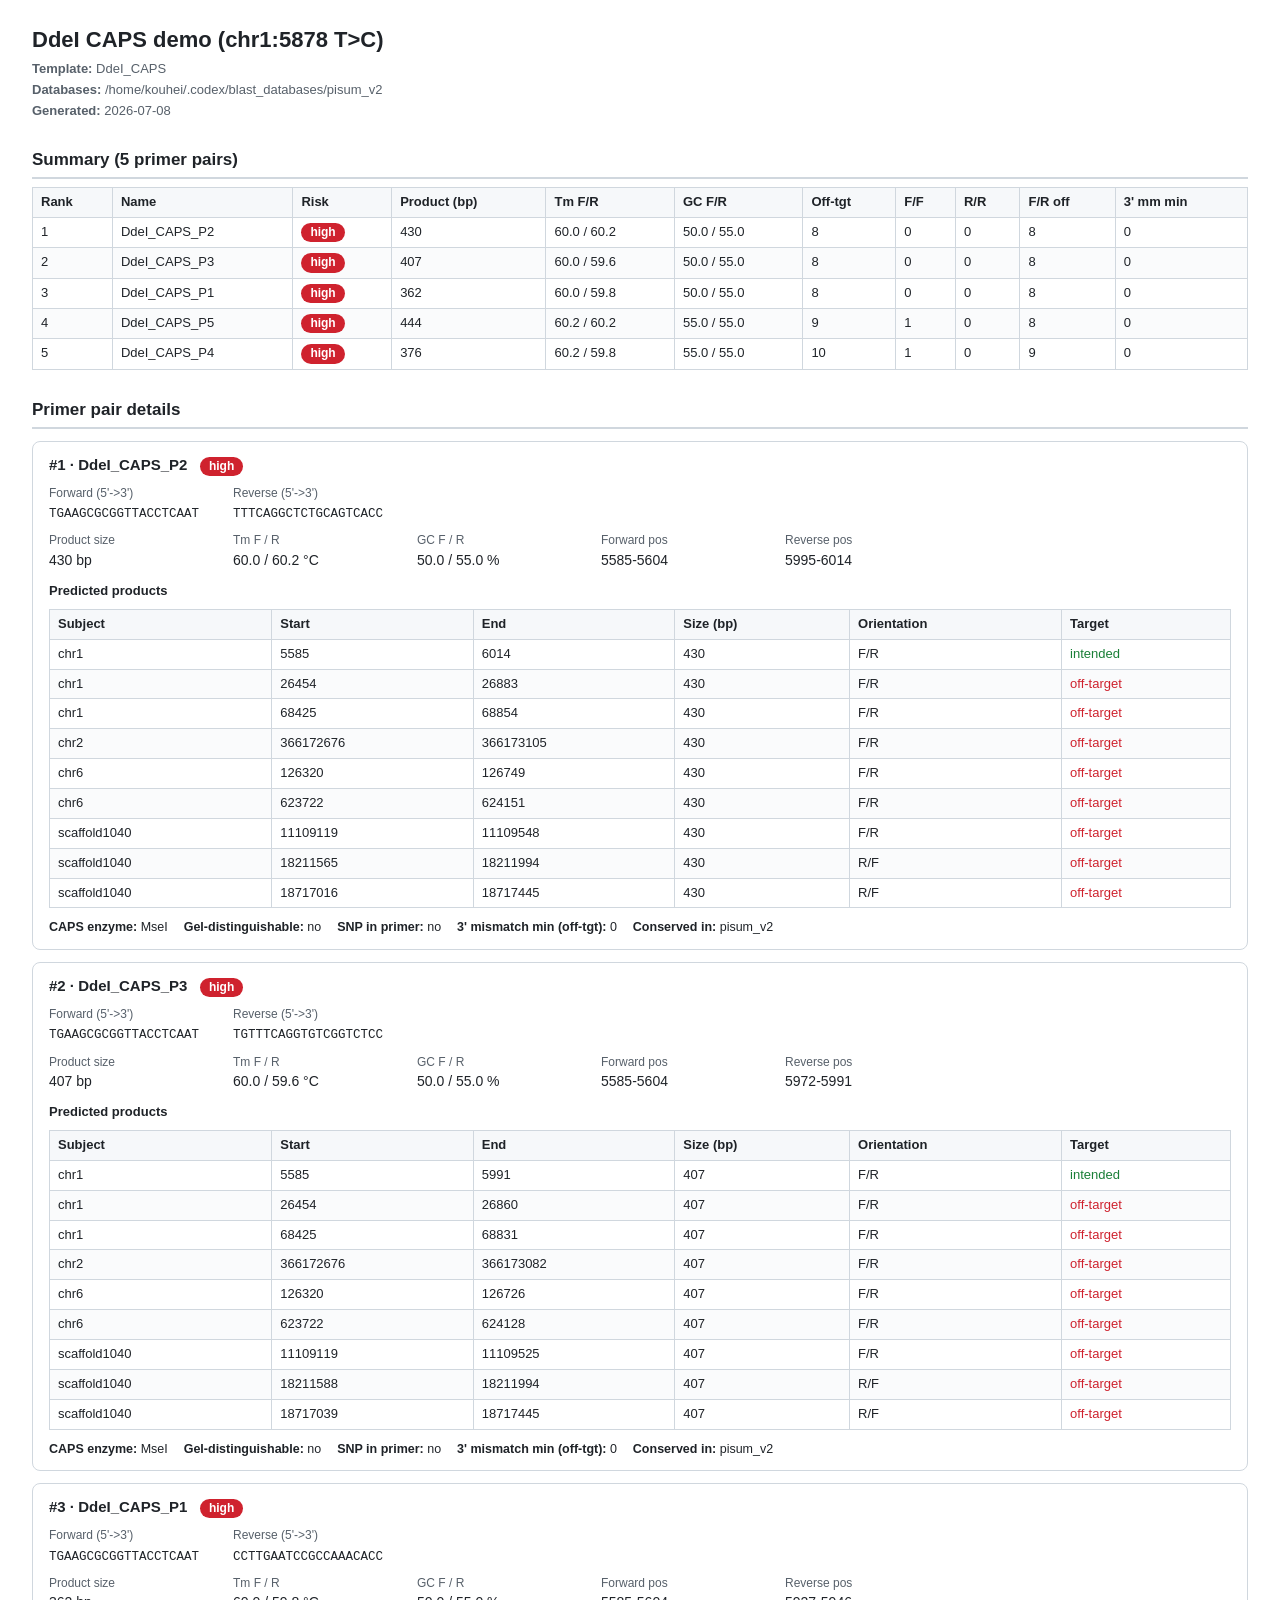
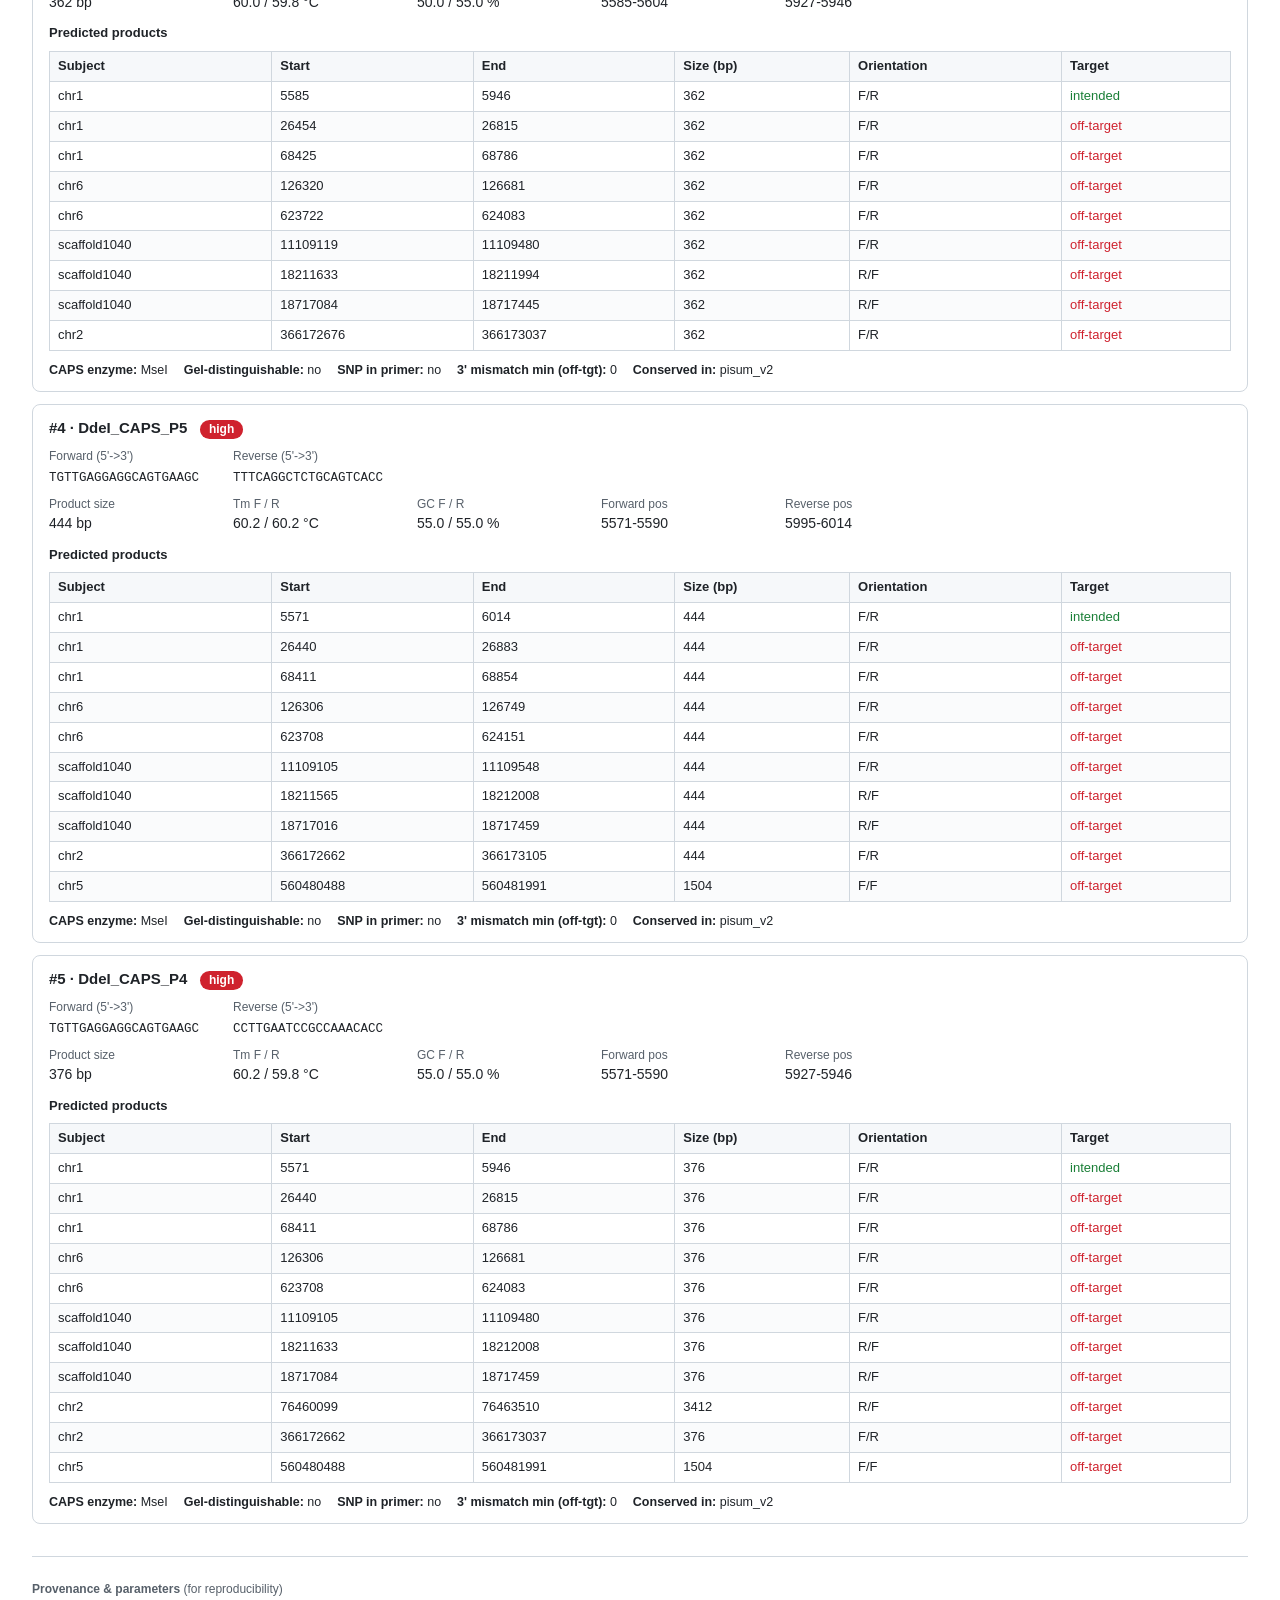
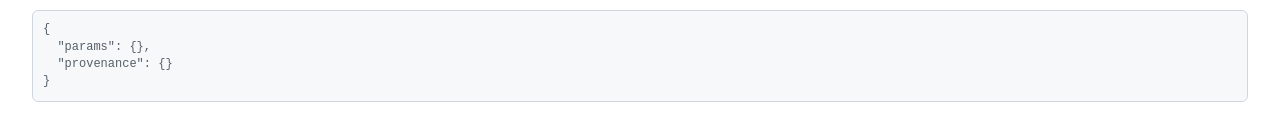
==== benchmarks/assay_caps.html @ add20e99 "primerblast-oss v0.2.0: local Primer-BLAST for plant breeding Offline Primer3 + BLAST+ pipeline reim" ====
<!DOCTYPE html>
<html lang="en">
<head>
<meta charset="utf-8">
<meta name="viewport" content="width=device-width, initial-scale=1">
<title>DdeI CAPS demo (chr1:5878 T&gt;C)</title>
<style>
:root { color-scheme: light; }
* { box-sizing: border-box; }
body {
  font-family: -apple-system, BlinkMacSystemFont, "Segoe UI", Roboto,
    Helvetica, Arial, sans-serif;
  color: #1f2328; background: #ffffff; margin: 0; padding: 24px 32px;
  line-height: 1.45; font-size: 14px;
}
h1 { font-size: 22px; margin: 0 0 4px; }
h2 { font-size: 17px; margin: 28px 0 8px; border-bottom: 2px solid #d0d7de;
     padding-bottom: 4px; }
h3 { font-size: 15px; margin: 18px 0 6px; }
.meta { color: #57606a; font-size: 13px; margin: 2px 0; }
table { border-collapse: collapse; width: 100%; margin: 8px 0 4px;
        font-size: 13px; }
th, td { border: 1px solid #d0d7de; padding: 5px 8px; text-align: left;
         vertical-align: top; }
th { background: #f6f8fa; font-weight: 600; }
tr:nth-child(even) td { background: #fafbfc; }
code, .seq { font-family: ui-monospace, SFMono-Regular, "SF Mono", Menlo,
             Consolas, monospace; font-size: 12.5px; word-break: break-all; }
.badge { display: inline-block; padding: 1px 9px; border-radius: 10px;
         color: #fff; font-size: 12px; font-weight: 600; }
.pair { border: 1px solid #d0d7de; border-radius: 8px; padding: 12px 16px;
        margin: 12px 0; background: #fff; }
.pair h3 { margin-top: 0; }
.kv { display: flex; flex-wrap: wrap; gap: 4px 24px; margin: 6px 0; }
.kv div { min-width: 160px; }
.kv .label { color: #57606a; font-size: 12px; }
.flags span { display: inline-block; margin-right: 12px; font-size: 12.5px; }
.off { color: #cf222e; } .on { color: #1a7f37; }
footer { margin-top: 32px; border-top: 1px solid #d0d7de; padding-top: 12px;
         color: #57606a; font-size: 12px; }
footer pre { background: #f6f8fa; border: 1px solid #d0d7de; border-radius: 6px;
             padding: 10px; overflow-x: auto; font-size: 12px; }
@media print {
  body { padding: 0; font-size: 12px; }
  .pair { break-inside: avoid; }
  h2 { break-after: avoid; }
}
</style>
</head>
<body>
<header>
  <h1>DdeI CAPS demo (chr1:5878 T&gt;C)</h1>
  <p class="meta"><b>Template:</b> DdeI_CAPS</p>
  <p class="meta"><b>Databases:</b> /home/kouhei/.codex/blast_databases/pisum_v2</p>
  <p class="meta"><b>Generated:</b> 2026-07-08</p>
</header>

<h2>Summary (5 primer pairs)</h2>
<table><thead><tr><th>Rank</th><th>Name</th><th>Risk</th><th>Product (bp)</th><th>Tm F/R</th><th>GC F/R</th><th>Off-tgt</th><th>F/F</th><th>R/R</th><th>F/R off</th><th>3&#x27; mm min</th></tr></thead><tbody><tr><td>1</td><td>DdeI_CAPS_P2</td><td><span class="badge" style="background:#cf222e">high</span></td><td>430</td><td>60.0 / 60.2</td><td>50.0 / 55.0</td><td>8</td><td>0</td><td>0</td><td>8</td><td>0</td></tr><tr><td>2</td><td>DdeI_CAPS_P3</td><td><span class="badge" style="background:#cf222e">high</span></td><td>407</td><td>60.0 / 59.6</td><td>50.0 / 55.0</td><td>8</td><td>0</td><td>0</td><td>8</td><td>0</td></tr><tr><td>3</td><td>DdeI_CAPS_P1</td><td><span class="badge" style="background:#cf222e">high</span></td><td>362</td><td>60.0 / 59.8</td><td>50.0 / 55.0</td><td>8</td><td>0</td><td>0</td><td>8</td><td>0</td></tr><tr><td>4</td><td>DdeI_CAPS_P5</td><td><span class="badge" style="background:#cf222e">high</span></td><td>444</td><td>60.2 / 60.2</td><td>55.0 / 55.0</td><td>9</td><td>1</td><td>0</td><td>8</td><td>0</td></tr><tr><td>5</td><td>DdeI_CAPS_P4</td><td><span class="badge" style="background:#cf222e">high</span></td><td>376</td><td>60.2 / 59.8</td><td>55.0 / 55.0</td><td>10</td><td>1</td><td>0</td><td>9</td><td>0</td></tr></tbody></table>

<h2>Primer pair details</h2>
<div class="pair">
  <h3>#1 &middot; DdeI_CAPS_P2 &nbsp; <span class="badge" style="background:#cf222e">high</span></h3>
  <div class="kv">
    <div><span class="label">Forward (5'-&gt;3')</span><br>
         <span class="seq">TGAAGCGCGGTTACCTCAAT</span></div>
    <div><span class="label">Reverse (5'-&gt;3')</span><br>
         <span class="seq">TTTCAGGCTCTGCAGTCACC</span></div>
  </div>
  <div class="kv">
    <div><span class="label">Product size</span><br>430 bp</div>
    <div><span class="label">Tm F / R</span><br>60.0 / 60.2 &deg;C</div>
    <div><span class="label">GC F / R</span><br>50.0 / 55.0 %</div>
    <div><span class="label">Forward pos</span><br>5585-5604</div>
    <div><span class="label">Reverse pos</span><br>5995-6014</div>
  </div>
  <h4 style="margin:12px 0 4px;font-size:13px;">Predicted products</h4>
  <table><thead><tr><th>Subject</th><th>Start</th><th>End</th><th>Size (bp)</th><th>Orientation</th><th>Target</th></tr></thead><tbody><tr><td>chr1</td><td>5585</td><td>6014</td><td>430</td><td>F/R</td><td><span class="on">intended</span></td></tr><tr><td>chr1</td><td>26454</td><td>26883</td><td>430</td><td>F/R</td><td><span class="off">off-target</span></td></tr><tr><td>chr1</td><td>68425</td><td>68854</td><td>430</td><td>F/R</td><td><span class="off">off-target</span></td></tr><tr><td>chr2</td><td>366172676</td><td>366173105</td><td>430</td><td>F/R</td><td><span class="off">off-target</span></td></tr><tr><td>chr6</td><td>126320</td><td>126749</td><td>430</td><td>F/R</td><td><span class="off">off-target</span></td></tr><tr><td>chr6</td><td>623722</td><td>624151</td><td>430</td><td>F/R</td><td><span class="off">off-target</span></td></tr><tr><td>scaffold1040</td><td>11109119</td><td>11109548</td><td>430</td><td>F/R</td><td><span class="off">off-target</span></td></tr><tr><td>scaffold1040</td><td>18211565</td><td>18211994</td><td>430</td><td>R/F</td><td><span class="off">off-target</span></td></tr><tr><td>scaffold1040</td><td>18717016</td><td>18717445</td><td>430</td><td>R/F</td><td><span class="off">off-target</span></td></tr></tbody></table>
  <div class="flags" style="margin-top:8px;">
    <span><b>CAPS enzyme:</b> MseI</span>
    <span><b>Gel-distinguishable:</b> no</span>
    <span><b>SNP in primer:</b> no</span>
    <span><b>3' mismatch min (off-tgt):</b> 0</span>
    <span><b>Conserved in:</b> pisum_v2</span>
  </div>
</div>
<div class="pair">
  <h3>#2 &middot; DdeI_CAPS_P3 &nbsp; <span class="badge" style="background:#cf222e">high</span></h3>
  <div class="kv">
    <div><span class="label">Forward (5'-&gt;3')</span><br>
         <span class="seq">TGAAGCGCGGTTACCTCAAT</span></div>
    <div><span class="label">Reverse (5'-&gt;3')</span><br>
         <span class="seq">TGTTTCAGGTGTCGGTCTCC</span></div>
  </div>
  <div class="kv">
    <div><span class="label">Product size</span><br>407 bp</div>
    <div><span class="label">Tm F / R</span><br>60.0 / 59.6 &deg;C</div>
    <div><span class="label">GC F / R</span><br>50.0 / 55.0 %</div>
    <div><span class="label">Forward pos</span><br>5585-5604</div>
    <div><span class="label">Reverse pos</span><br>5972-5991</div>
  </div>
  <h4 style="margin:12px 0 4px;font-size:13px;">Predicted products</h4>
  <table><thead><tr><th>Subject</th><th>Start</th><th>End</th><th>Size (bp)</th><th>Orientation</th><th>Target</th></tr></thead><tbody><tr><td>chr1</td><td>5585</td><td>5991</td><td>407</td><td>F/R</td><td><span class="on">intended</span></td></tr><tr><td>chr1</td><td>26454</td><td>26860</td><td>407</td><td>F/R</td><td><span class="off">off-target</span></td></tr><tr><td>chr1</td><td>68425</td><td>68831</td><td>407</td><td>F/R</td><td><span class="off">off-target</span></td></tr><tr><td>chr2</td><td>366172676</td><td>366173082</td><td>407</td><td>F/R</td><td><span class="off">off-target</span></td></tr><tr><td>chr6</td><td>126320</td><td>126726</td><td>407</td><td>F/R</td><td><span class="off">off-target</span></td></tr><tr><td>chr6</td><td>623722</td><td>624128</td><td>407</td><td>F/R</td><td><span class="off">off-target</span></td></tr><tr><td>scaffold1040</td><td>11109119</td><td>11109525</td><td>407</td><td>F/R</td><td><span class="off">off-target</span></td></tr><tr><td>scaffold1040</td><td>18211588</td><td>18211994</td><td>407</td><td>R/F</td><td><span class="off">off-target</span></td></tr><tr><td>scaffold1040</td><td>18717039</td><td>18717445</td><td>407</td><td>R/F</td><td><span class="off">off-target</span></td></tr></tbody></table>
  <div class="flags" style="margin-top:8px;">
    <span><b>CAPS enzyme:</b> MseI</span>
    <span><b>Gel-distinguishable:</b> no</span>
    <span><b>SNP in primer:</b> no</span>
    <span><b>3' mismatch min (off-tgt):</b> 0</span>
    <span><b>Conserved in:</b> pisum_v2</span>
  </div>
</div>
<div class="pair">
  <h3>#3 &middot; DdeI_CAPS_P1 &nbsp; <span class="badge" style="background:#cf222e">high</span></h3>
  <div class="kv">
    <div><span class="label">Forward (5'-&gt;3')</span><br>
         <span class="seq">TGAAGCGCGGTTACCTCAAT</span></div>
    <div><span class="label">Reverse (5'-&gt;3')</span><br>
         <span class="seq">CCTTGAATCCGCCAAACACC</span></div>
  </div>
  <div class="kv">
    <div><span class="label">Product size</span><br>362 bp</div>
    <div><span class="label">Tm F / R</span><br>60.0 / 59.8 &deg;C</div>
    <div><span class="label">GC F / R</span><br>50.0 / 55.0 %</div>
    <div><span class="label">Forward pos</span><br>5585-5604</div>
    <div><span class="label">Reverse pos</span><br>5927-5946</div>
  </div>
  <h4 style="margin:12px 0 4px;font-size:13px;">Predicted products</h4>
  <table><thead><tr><th>Subject</th><th>Start</th><th>End</th><th>Size (bp)</th><th>Orientation</th><th>Target</th></tr></thead><tbody><tr><td>chr1</td><td>5585</td><td>5946</td><td>362</td><td>F/R</td><td><span class="on">intended</span></td></tr><tr><td>chr1</td><td>26454</td><td>26815</td><td>362</td><td>F/R</td><td><span class="off">off-target</span></td></tr><tr><td>chr1</td><td>68425</td><td>68786</td><td>362</td><td>F/R</td><td><span class="off">off-target</span></td></tr><tr><td>chr6</td><td>126320</td><td>126681</td><td>362</td><td>F/R</td><td><span class="off">off-target</span></td></tr><tr><td>chr6</td><td>623722</td><td>624083</td><td>362</td><td>F/R</td><td><span class="off">off-target</span></td></tr><tr><td>scaffold1040</td><td>11109119</td><td>11109480</td><td>362</td><td>F/R</td><td><span class="off">off-target</span></td></tr><tr><td>scaffold1040</td><td>18211633</td><td>18211994</td><td>362</td><td>R/F</td><td><span class="off">off-target</span></td></tr><tr><td>scaffold1040</td><td>18717084</td><td>18717445</td><td>362</td><td>R/F</td><td><span class="off">off-target</span></td></tr><tr><td>chr2</td><td>366172676</td><td>366173037</td><td>362</td><td>F/R</td><td><span class="off">off-target</span></td></tr></tbody></table>
  <div class="flags" style="margin-top:8px;">
    <span><b>CAPS enzyme:</b> MseI</span>
    <span><b>Gel-distinguishable:</b> no</span>
    <span><b>SNP in primer:</b> no</span>
    <span><b>3' mismatch min (off-tgt):</b> 0</span>
    <span><b>Conserved in:</b> pisum_v2</span>
  </div>
</div>
<div class="pair">
  <h3>#4 &middot; DdeI_CAPS_P5 &nbsp; <span class="badge" style="background:#cf222e">high</span></h3>
  <div class="kv">
    <div><span class="label">Forward (5'-&gt;3')</span><br>
         <span class="seq">TGTTGAGGAGGCAGTGAAGC</span></div>
    <div><span class="label">Reverse (5'-&gt;3')</span><br>
         <span class="seq">TTTCAGGCTCTGCAGTCACC</span></div>
  </div>
  <div class="kv">
    <div><span class="label">Product size</span><br>444 bp</div>
    <div><span class="label">Tm F / R</span><br>60.2 / 60.2 &deg;C</div>
    <div><span class="label">GC F / R</span><br>55.0 / 55.0 %</div>
    <div><span class="label">Forward pos</span><br>5571-5590</div>
    <div><span class="label">Reverse pos</span><br>5995-6014</div>
  </div>
  <h4 style="margin:12px 0 4px;font-size:13px;">Predicted products</h4>
  <table><thead><tr><th>Subject</th><th>Start</th><th>End</th><th>Size (bp)</th><th>Orientation</th><th>Target</th></tr></thead><tbody><tr><td>chr1</td><td>5571</td><td>6014</td><td>444</td><td>F/R</td><td><span class="on">intended</span></td></tr><tr><td>chr1</td><td>26440</td><td>26883</td><td>444</td><td>F/R</td><td><span class="off">off-target</span></td></tr><tr><td>chr1</td><td>68411</td><td>68854</td><td>444</td><td>F/R</td><td><span class="off">off-target</span></td></tr><tr><td>chr6</td><td>126306</td><td>126749</td><td>444</td><td>F/R</td><td><span class="off">off-target</span></td></tr><tr><td>chr6</td><td>623708</td><td>624151</td><td>444</td><td>F/R</td><td><span class="off">off-target</span></td></tr><tr><td>scaffold1040</td><td>11109105</td><td>11109548</td><td>444</td><td>F/R</td><td><span class="off">off-target</span></td></tr><tr><td>scaffold1040</td><td>18211565</td><td>18212008</td><td>444</td><td>R/F</td><td><span class="off">off-target</span></td></tr><tr><td>scaffold1040</td><td>18717016</td><td>18717459</td><td>444</td><td>R/F</td><td><span class="off">off-target</span></td></tr><tr><td>chr2</td><td>366172662</td><td>366173105</td><td>444</td><td>F/R</td><td><span class="off">off-target</span></td></tr><tr><td>chr5</td><td>560480488</td><td>560481991</td><td>1504</td><td>F/F</td><td><span class="off">off-target</span></td></tr></tbody></table>
  <div class="flags" style="margin-top:8px;">
    <span><b>CAPS enzyme:</b> MseI</span>
    <span><b>Gel-distinguishable:</b> no</span>
    <span><b>SNP in primer:</b> no</span>
    <span><b>3' mismatch min (off-tgt):</b> 0</span>
    <span><b>Conserved in:</b> pisum_v2</span>
  </div>
</div>
<div class="pair">
  <h3>#5 &middot; DdeI_CAPS_P4 &nbsp; <span class="badge" style="background:#cf222e">high</span></h3>
  <div class="kv">
    <div><span class="label">Forward (5'-&gt;3')</span><br>
         <span class="seq">TGTTGAGGAGGCAGTGAAGC</span></div>
    <div><span class="label">Reverse (5'-&gt;3')</span><br>
         <span class="seq">CCTTGAATCCGCCAAACACC</span></div>
  </div>
  <div class="kv">
    <div><span class="label">Product size</span><br>376 bp</div>
    <div><span class="label">Tm F / R</span><br>60.2 / 59.8 &deg;C</div>
    <div><span class="label">GC F / R</span><br>55.0 / 55.0 %</div>
    <div><span class="label">Forward pos</span><br>5571-5590</div>
    <div><span class="label">Reverse pos</span><br>5927-5946</div>
  </div>
  <h4 style="margin:12px 0 4px;font-size:13px;">Predicted products</h4>
  <table><thead><tr><th>Subject</th><th>Start</th><th>End</th><th>Size (bp)</th><th>Orientation</th><th>Target</th></tr></thead><tbody><tr><td>chr1</td><td>5571</td><td>5946</td><td>376</td><td>F/R</td><td><span class="on">intended</span></td></tr><tr><td>chr1</td><td>26440</td><td>26815</td><td>376</td><td>F/R</td><td><span class="off">off-target</span></td></tr><tr><td>chr1</td><td>68411</td><td>68786</td><td>376</td><td>F/R</td><td><span class="off">off-target</span></td></tr><tr><td>chr6</td><td>126306</td><td>126681</td><td>376</td><td>F/R</td><td><span class="off">off-target</span></td></tr><tr><td>chr6</td><td>623708</td><td>624083</td><td>376</td><td>F/R</td><td><span class="off">off-target</span></td></tr><tr><td>scaffold1040</td><td>11109105</td><td>11109480</td><td>376</td><td>F/R</td><td><span class="off">off-target</span></td></tr><tr><td>scaffold1040</td><td>18211633</td><td>18212008</td><td>376</td><td>R/F</td><td><span class="off">off-target</span></td></tr><tr><td>scaffold1040</td><td>18717084</td><td>18717459</td><td>376</td><td>R/F</td><td><span class="off">off-target</span></td></tr><tr><td>chr2</td><td>76460099</td><td>76463510</td><td>3412</td><td>R/F</td><td><span class="off">off-target</span></td></tr><tr><td>chr2</td><td>366172662</td><td>366173037</td><td>376</td><td>F/R</td><td><span class="off">off-target</span></td></tr><tr><td>chr5</td><td>560480488</td><td>560481991</td><td>1504</td><td>F/F</td><td><span class="off">off-target</span></td></tr></tbody></table>
  <div class="flags" style="margin-top:8px;">
    <span><b>CAPS enzyme:</b> MseI</span>
    <span><b>Gel-distinguishable:</b> no</span>
    <span><b>SNP in primer:</b> no</span>
    <span><b>3' mismatch min (off-tgt):</b> 0</span>
    <span><b>Conserved in:</b> pisum_v2</span>
  </div>
</div>

<footer>
  <p><b>Provenance &amp; parameters</b> (for reproducibility)</p>
  <pre>{
  &quot;params&quot;: {},
  &quot;provenance&quot;: {}
}</pre>
</footer>
</body>
</html>
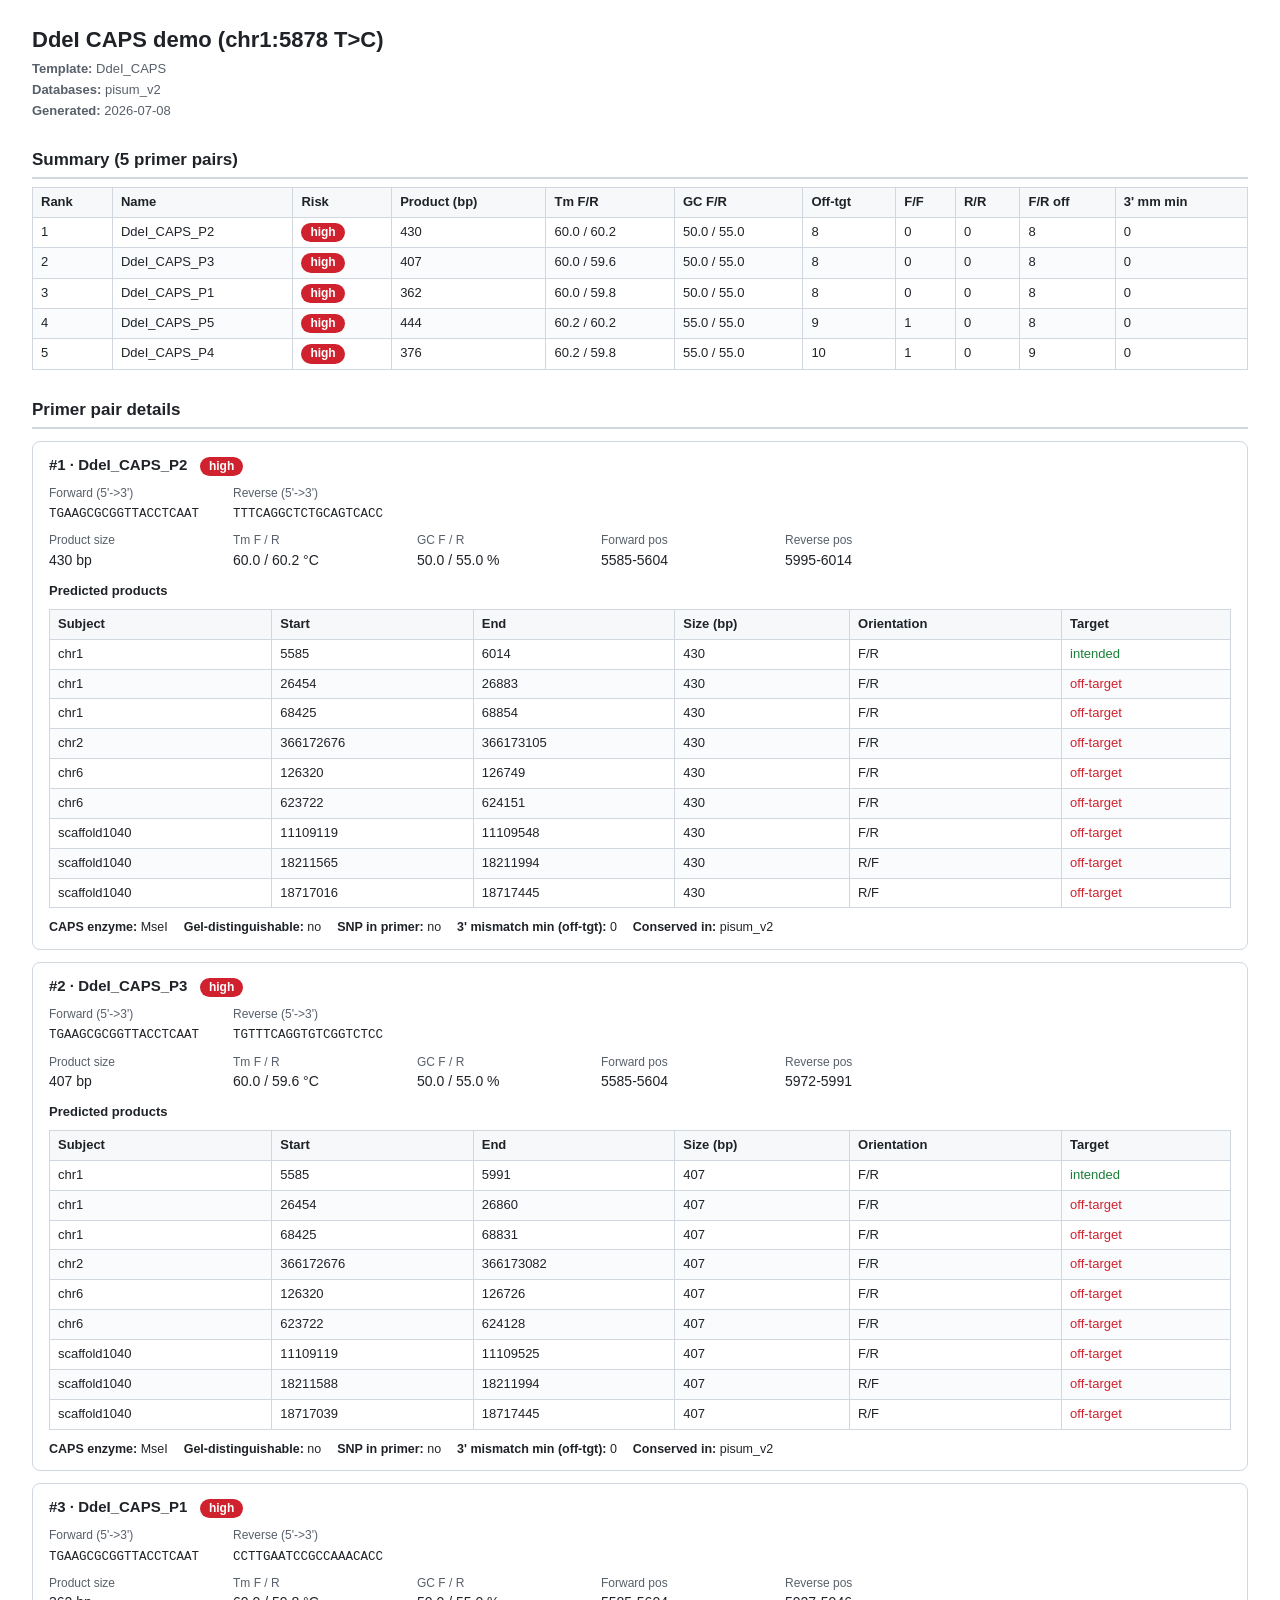
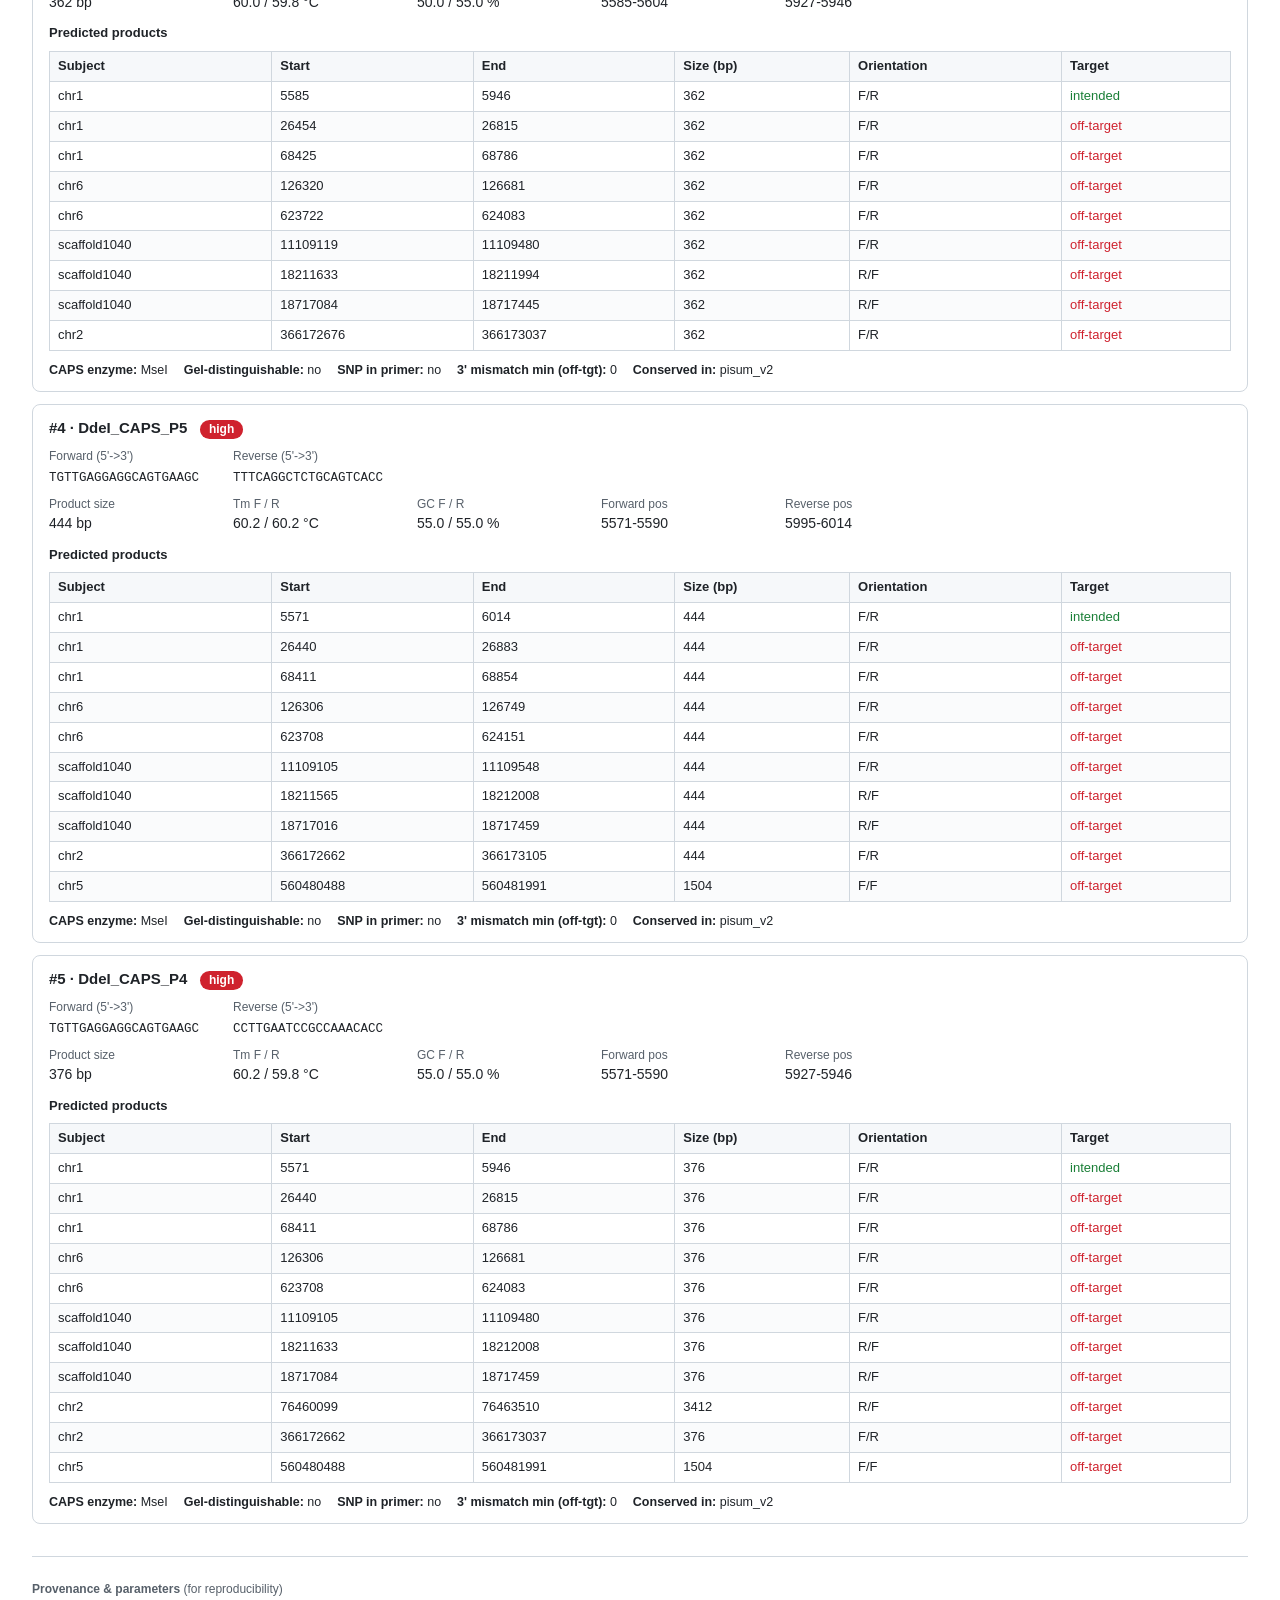
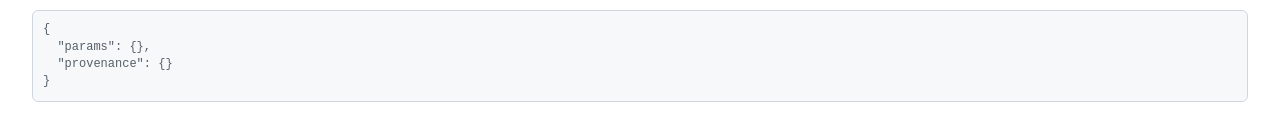
==== commit be344ee5: "chore: scrub unpublished-genome data and personal paths from repo Remove benchmarks/assay_gene.json " ====
--- a/benchmarks/assay_caps.html
+++ b/benchmarks/assay_caps.html
@@ -51,7 +51,7 @@
 <header>
   <h1>DdeI CAPS demo (chr1:5878 T&gt;C)</h1>
   <p class="meta"><b>Template:</b> DdeI_CAPS</p>
-  <p class="meta"><b>Databases:</b> /home/kouhei/.codex/blast_databases/pisum_v2</p>
+  <p class="meta"><b>Databases:</b> pisum_v2</p>
   <p class="meta"><b>Generated:</b> 2026-07-08</p>
 </header>
 
